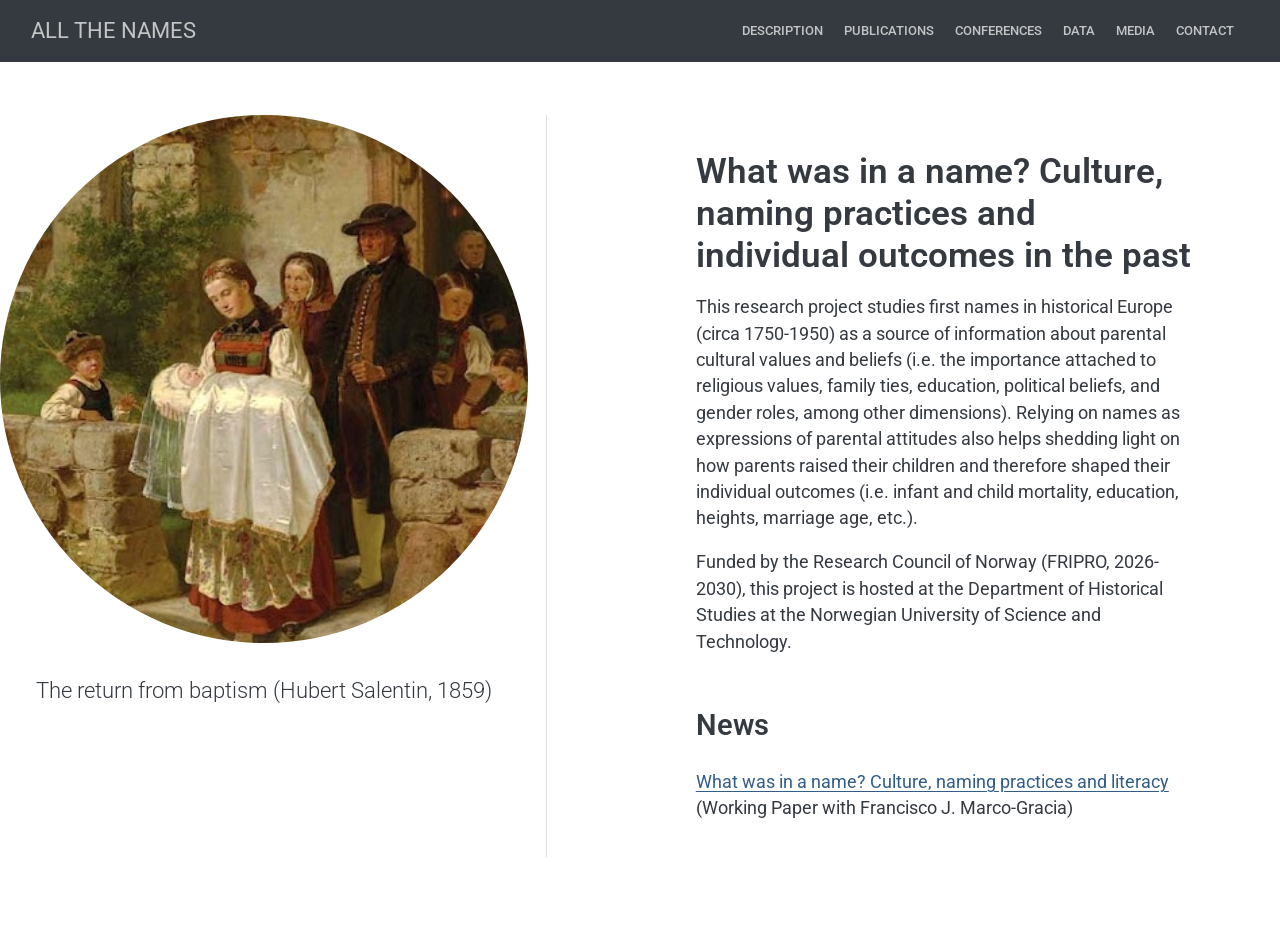
==== docs/index.html @ 56c9af47 "Uploading files" ====
<!DOCTYPE html>
<html xmlns="http://www.w3.org/1999/xhtml" lang="en" xml:lang="en"><head>

<meta charset="utf-8">
<meta name="generator" content="quarto-1.6.42">

<meta name="viewport" content="width=device-width, initial-scale=1.0, user-scalable=yes">


<title>ALL THE NAMES</title>
<style>
code{white-space: pre-wrap;}
span.smallcaps{font-variant: small-caps;}
div.columns{display: flex; gap: min(4vw, 1.5em);}
div.column{flex: auto; overflow-x: auto;}
div.hanging-indent{margin-left: 1.5em; text-indent: -1.5em;}
ul.task-list{list-style: none;}
ul.task-list li input[type="checkbox"] {
  width: 0.8em;
  margin: 0 0.8em 0.2em -1em; /* quarto-specific, see https://github.com/quarto-dev/quarto-cli/issues/4556 */ 
  vertical-align: middle;
}
</style>


<script src="site_libs/quarto-nav/quarto-nav.js"></script>
<script src="site_libs/clipboard/clipboard.min.js"></script>
<script src="site_libs/quarto-search/autocomplete.umd.js"></script>
<script src="site_libs/quarto-search/fuse.min.js"></script>
<script src="site_libs/quarto-search/quarto-search.js"></script>
<meta name="quarto:offset" content="./">
<link href="./img/favicon_dark.png" rel="icon" type="image/png">
<script src="site_libs/quarto-html/quarto.js"></script>
<script src="site_libs/quarto-html/popper.min.js"></script>
<script src="site_libs/quarto-html/tippy.umd.min.js"></script>
<link href="site_libs/quarto-html/tippy.css" rel="stylesheet">
<link href="site_libs/quarto-html/quarto-syntax-highlighting-2f5df379a58b258e96c21c0638c20c03.css" rel="stylesheet" id="quarto-text-highlighting-styles">
<script src="site_libs/bootstrap/bootstrap.min.js"></script>
<link href="site_libs/bootstrap/bootstrap-icons.css" rel="stylesheet">
<link href="site_libs/bootstrap/bootstrap-25a3ce5c3085c007f0389abc04b1baf5.min.css" rel="stylesheet" append-hash="true" id="quarto-bootstrap" data-mode="light">
<script id="quarto-search-options" type="application/json">{
  "location": "navbar",
  "copy-button": false,
  "collapse-after": 3,
  "panel-placement": "end",
  "type": "textbox",
  "limit": 50,
  "keyboard-shortcut": [
    "f",
    "/",
    "s"
  ],
  "language": {
    "search-no-results-text": "No results",
    "search-matching-documents-text": "matching documents",
    "search-copy-link-title": "Copy link to search",
    "search-hide-matches-text": "Hide additional matches",
    "search-more-match-text": "more match in this document",
    "search-more-matches-text": "more matches in this document",
    "search-clear-button-title": "Clear",
    "search-text-placeholder": "",
    "search-detached-cancel-button-title": "Cancel",
    "search-submit-button-title": "Submit",
    "search-label": "Search"
  }
}</script>


<link rel="stylesheet" href="styles.css">
</head>

<body class="nav-fixed fullcontent">

<div id="quarto-search-results"></div>
  <header id="quarto-header" class="headroom fixed-top">
    <nav class="navbar navbar-expand-lg " data-bs-theme="dark">
      <div class="navbar-container container-fluid">
      <div class="navbar-brand-container mx-auto">
    <a class="navbar-brand" href="./index.html">
    <span class="navbar-title">ALL THE NAMES</span>
    </a>
  </div>
            <div id="quarto-search" class="" title="Search"></div>
          <button class="navbar-toggler" type="button" data-bs-toggle="collapse" data-bs-target="#navbarCollapse" aria-controls="navbarCollapse" role="menu" aria-expanded="false" aria-label="Toggle navigation" onclick="if (window.quartoToggleHeadroom) { window.quartoToggleHeadroom(); }">
  <span class="navbar-toggler-icon"></span>
</button>
          <div class="collapse navbar-collapse" id="navbarCollapse">
            <ul class="navbar-nav navbar-nav-scroll ms-auto">
  <li class="nav-item">
    <a class="nav-link" href="./description.html"> 
<span class="menu-text">Description</span></a>
  </li>  
  <li class="nav-item">
    <a class="nav-link" href="./publications.html"> 
<span class="menu-text">Publications</span></a>
  </li>  
  <li class="nav-item">
    <a class="nav-link" href="./conferences.html"> 
<span class="menu-text">Conferences</span></a>
  </li>  
  <li class="nav-item">
    <a class="nav-link" href="./datasets.html"> 
<span class="menu-text">Data</span></a>
  </li>  
  <li class="nav-item">
    <a class="nav-link" href="./media.html"> 
<span class="menu-text">Media</span></a>
  </li>  
  <li class="nav-item">
    <a class="nav-link" href="./members.html"> 
<span class="menu-text">Contact</span></a>
  </li>  
</ul>
          </div> <!-- /navcollapse -->
            <div class="quarto-navbar-tools">
</div>
      </div> <!-- /container-fluid -->
    </nav>
</header>
<!-- content -->
<div id="quarto-content" class="quarto-container page-columns page-rows-contents page-layout-article page-navbar">
<!-- sidebar -->
<!-- margin-sidebar -->
    
<!-- main -->
<div class="quarto-about-trestles page-columns page-full">
  <div class="about-entity">
    <img src="img/baptism.png" class="about-image
  round " style="height: 30em; width: 30em;">
<header id="title-block-header" class="quarto-title-block default">
<div class="quarto-title">
<p class="subtitle lead">The return from baptism (Hubert Salentin, 1859)</p>
</div>
<div class="quarto-title-meta">
  </div>
</header>
  </div>
  <div class="about-contents page-columns page-full"><main class="content page-columns page-full" id="quarto-document-content">
<section id="what-was-in-a-name-culture-naming-practices-and-individual-outcomes-in-the-past" class="level1 page-columns page-full">
<h1>What was in a name? Culture, naming practices and individual outcomes in the past</h1>
<p>This research project studies first names in historical Europe (circa 1750-1950) as a source of information about parental cultural values and beliefs (i.e.&nbsp;the importance attached to religious values, family ties, education, political beliefs, and gender roles, among other dimensions). Relying on names as expressions of parental attitudes also helps shedding light on how parents raised their children and therefore shaped their individual outcomes (i.e.&nbsp;infant and child mortality, education, heights, marriage age, etc.).</p>
<p>Funded by the Research Council of Norway (FRIPRO, 2026-2030), this project is hosted at the Department of Historical Studies at the Norwegian University of Science and Technology.</p>
<div id="about-block">
<section id="news" class="level2">
<h2 data-anchor-id="news">News</h2>
</section>
</div>
<div class="column-body">
<p><a href="papers/names-education-2024.pdf" target="_blank">What was in a name? Culture, naming practices and literacy</a> (Working Paper with Francisco J. Marco-Gracia)</p>
</div>


</section>
</main></div>
</div>
 <!-- /main -->
<script id="quarto-html-after-body" type="application/javascript">
window.document.addEventListener("DOMContentLoaded", function (event) {
  const toggleBodyColorMode = (bsSheetEl) => {
    const mode = bsSheetEl.getAttribute("data-mode");
    const bodyEl = window.document.querySelector("body");
    if (mode === "dark") {
      bodyEl.classList.add("quarto-dark");
      bodyEl.classList.remove("quarto-light");
    } else {
      bodyEl.classList.add("quarto-light");
      bodyEl.classList.remove("quarto-dark");
    }
  }
  const toggleBodyColorPrimary = () => {
    const bsSheetEl = window.document.querySelector("link#quarto-bootstrap");
    if (bsSheetEl) {
      toggleBodyColorMode(bsSheetEl);
    }
  }
  toggleBodyColorPrimary();  
  const isCodeAnnotation = (el) => {
    for (const clz of el.classList) {
      if (clz.startsWith('code-annotation-')) {                     
        return true;
      }
    }
    return false;
  }
  const onCopySuccess = function(e) {
    // button target
    const button = e.trigger;
    // don't keep focus
    button.blur();
    // flash "checked"
    button.classList.add('code-copy-button-checked');
    var currentTitle = button.getAttribute("title");
    button.setAttribute("title", "Copied!");
    let tooltip;
    if (window.bootstrap) {
      button.setAttribute("data-bs-toggle", "tooltip");
      button.setAttribute("data-bs-placement", "left");
      button.setAttribute("data-bs-title", "Copied!");
      tooltip = new bootstrap.Tooltip(button, 
        { trigger: "manual", 
          customClass: "code-copy-button-tooltip",
          offset: [0, -8]});
      tooltip.show();    
    }
    setTimeout(function() {
      if (tooltip) {
        tooltip.hide();
        button.removeAttribute("data-bs-title");
        button.removeAttribute("data-bs-toggle");
        button.removeAttribute("data-bs-placement");
      }
      button.setAttribute("title", currentTitle);
      button.classList.remove('code-copy-button-checked');
    }, 1000);
    // clear code selection
    e.clearSelection();
  }
  const getTextToCopy = function(trigger) {
      const codeEl = trigger.previousElementSibling.cloneNode(true);
      for (const childEl of codeEl.children) {
        if (isCodeAnnotation(childEl)) {
          childEl.remove();
        }
      }
      return codeEl.innerText;
  }
  const clipboard = new window.ClipboardJS('.code-copy-button:not([data-in-quarto-modal])', {
    text: getTextToCopy
  });
  clipboard.on('success', onCopySuccess);
  if (window.document.getElementById('quarto-embedded-source-code-modal')) {
    const clipboardModal = new window.ClipboardJS('.code-copy-button[data-in-quarto-modal]', {
      text: getTextToCopy,
      container: window.document.getElementById('quarto-embedded-source-code-modal')
    });
    clipboardModal.on('success', onCopySuccess);
  }
    var localhostRegex = new RegExp(/^(?:http|https):\/\/localhost\:?[0-9]*\//);
    var mailtoRegex = new RegExp(/^mailto:/);
      var filterRegex = new RegExp('/' + window.location.host + '/');
    var isInternal = (href) => {
        return filterRegex.test(href) || localhostRegex.test(href) || mailtoRegex.test(href);
    }
    // Inspect non-navigation links and adorn them if external
 	var links = window.document.querySelectorAll('a[href]:not(.nav-link):not(.navbar-brand):not(.toc-action):not(.sidebar-link):not(.sidebar-item-toggle):not(.pagination-link):not(.no-external):not([aria-hidden]):not(.dropdown-item):not(.quarto-navigation-tool):not(.about-link)');
    for (var i=0; i<links.length; i++) {
      const link = links[i];
      if (!isInternal(link.href)) {
        // undo the damage that might have been done by quarto-nav.js in the case of
        // links that we want to consider external
        if (link.dataset.originalHref !== undefined) {
          link.href = link.dataset.originalHref;
        }
          // target, if specified
          link.setAttribute("target", "_blank");
          if (link.getAttribute("rel") === null) {
            link.setAttribute("rel", "noopener");
          }
      }
    }
  function tippyHover(el, contentFn, onTriggerFn, onUntriggerFn) {
    const config = {
      allowHTML: true,
      maxWidth: 500,
      delay: 100,
      arrow: false,
      appendTo: function(el) {
          return el.parentElement;
      },
      interactive: true,
      interactiveBorder: 10,
      theme: 'quarto',
      placement: 'bottom-start',
    };
    if (contentFn) {
      config.content = contentFn;
    }
    if (onTriggerFn) {
      config.onTrigger = onTriggerFn;
    }
    if (onUntriggerFn) {
      config.onUntrigger = onUntriggerFn;
    }
    window.tippy(el, config); 
  }
  const noterefs = window.document.querySelectorAll('a[role="doc-noteref"]');
  for (var i=0; i<noterefs.length; i++) {
    const ref = noterefs[i];
    tippyHover(ref, function() {
      // use id or data attribute instead here
      let href = ref.getAttribute('data-footnote-href') || ref.getAttribute('href');
      try { href = new URL(href).hash; } catch {}
      const id = href.replace(/^#\/?/, "");
      const note = window.document.getElementById(id);
      if (note) {
        return note.innerHTML;
      } else {
        return "";
      }
    });
  }
  const xrefs = window.document.querySelectorAll('a.quarto-xref');
  const processXRef = (id, note) => {
    // Strip column container classes
    const stripColumnClz = (el) => {
      el.classList.remove("page-full", "page-columns");
      if (el.children) {
        for (const child of el.children) {
          stripColumnClz(child);
        }
      }
    }
    stripColumnClz(note)
    if (id === null || id.startsWith('sec-')) {
      // Special case sections, only their first couple elements
      const container = document.createElement("div");
      if (note.children && note.children.length > 2) {
        container.appendChild(note.children[0].cloneNode(true));
        for (let i = 1; i < note.children.length; i++) {
          const child = note.children[i];
          if (child.tagName === "P" && child.innerText === "") {
            continue;
          } else {
            container.appendChild(child.cloneNode(true));
            break;
          }
        }
        if (window.Quarto?.typesetMath) {
          window.Quarto.typesetMath(container);
        }
        return container.innerHTML
      } else {
        if (window.Quarto?.typesetMath) {
          window.Quarto.typesetMath(note);
        }
        return note.innerHTML;
      }
    } else {
      // Remove any anchor links if they are present
      const anchorLink = note.querySelector('a.anchorjs-link');
      if (anchorLink) {
        anchorLink.remove();
      }
      if (window.Quarto?.typesetMath) {
        window.Quarto.typesetMath(note);
      }
      if (note.classList.contains("callout")) {
        return note.outerHTML;
      } else {
        return note.innerHTML;
      }
    }
  }
  for (var i=0; i<xrefs.length; i++) {
    const xref = xrefs[i];
    tippyHover(xref, undefined, function(instance) {
      instance.disable();
      let url = xref.getAttribute('href');
      let hash = undefined; 
      if (url.startsWith('#')) {
        hash = url;
      } else {
        try { hash = new URL(url).hash; } catch {}
      }
      if (hash) {
        const id = hash.replace(/^#\/?/, "");
        const note = window.document.getElementById(id);
        if (note !== null) {
          try {
            const html = processXRef(id, note.cloneNode(true));
            instance.setContent(html);
          } finally {
            instance.enable();
            instance.show();
          }
        } else {
          // See if we can fetch this
          fetch(url.split('#')[0])
          .then(res => res.text())
          .then(html => {
            const parser = new DOMParser();
            const htmlDoc = parser.parseFromString(html, "text/html");
            const note = htmlDoc.getElementById(id);
            if (note !== null) {
              const html = processXRef(id, note);
              instance.setContent(html);
            } 
          }).finally(() => {
            instance.enable();
            instance.show();
          });
        }
      } else {
        // See if we can fetch a full url (with no hash to target)
        // This is a special case and we should probably do some content thinning / targeting
        fetch(url)
        .then(res => res.text())
        .then(html => {
          const parser = new DOMParser();
          const htmlDoc = parser.parseFromString(html, "text/html");
          const note = htmlDoc.querySelector('main.content');
          if (note !== null) {
            // This should only happen for chapter cross references
            // (since there is no id in the URL)
            // remove the first header
            if (note.children.length > 0 && note.children[0].tagName === "HEADER") {
              note.children[0].remove();
            }
            const html = processXRef(null, note);
            instance.setContent(html);
          } 
        }).finally(() => {
          instance.enable();
          instance.show();
        });
      }
    }, function(instance) {
    });
  }
      let selectedAnnoteEl;
      const selectorForAnnotation = ( cell, annotation) => {
        let cellAttr = 'data-code-cell="' + cell + '"';
        let lineAttr = 'data-code-annotation="' +  annotation + '"';
        const selector = 'span[' + cellAttr + '][' + lineAttr + ']';
        return selector;
      }
      const selectCodeLines = (annoteEl) => {
        const doc = window.document;
        const targetCell = annoteEl.getAttribute("data-target-cell");
        const targetAnnotation = annoteEl.getAttribute("data-target-annotation");
        const annoteSpan = window.document.querySelector(selectorForAnnotation(targetCell, targetAnnotation));
        const lines = annoteSpan.getAttribute("data-code-lines").split(",");
        const lineIds = lines.map((line) => {
          return targetCell + "-" + line;
        })
        let top = null;
        let height = null;
        let parent = null;
        if (lineIds.length > 0) {
            //compute the position of the single el (top and bottom and make a div)
            const el = window.document.getElementById(lineIds[0]);
            top = el.offsetTop;
            height = el.offsetHeight;
            parent = el.parentElement.parentElement;
          if (lineIds.length > 1) {
            const lastEl = window.document.getElementById(lineIds[lineIds.length - 1]);
            const bottom = lastEl.offsetTop + lastEl.offsetHeight;
            height = bottom - top;
          }
          if (top !== null && height !== null && parent !== null) {
            // cook up a div (if necessary) and position it 
            let div = window.document.getElementById("code-annotation-line-highlight");
            if (div === null) {
              div = window.document.createElement("div");
              div.setAttribute("id", "code-annotation-line-highlight");
              div.style.position = 'absolute';
              parent.appendChild(div);
            }
            div.style.top = top - 2 + "px";
            div.style.height = height + 4 + "px";
            div.style.left = 0;
            let gutterDiv = window.document.getElementById("code-annotation-line-highlight-gutter");
            if (gutterDiv === null) {
              gutterDiv = window.document.createElement("div");
              gutterDiv.setAttribute("id", "code-annotation-line-highlight-gutter");
              gutterDiv.style.position = 'absolute';
              const codeCell = window.document.getElementById(targetCell);
              const gutter = codeCell.querySelector('.code-annotation-gutter');
              gutter.appendChild(gutterDiv);
            }
            gutterDiv.style.top = top - 2 + "px";
            gutterDiv.style.height = height + 4 + "px";
          }
          selectedAnnoteEl = annoteEl;
        }
      };
      const unselectCodeLines = () => {
        const elementsIds = ["code-annotation-line-highlight", "code-annotation-line-highlight-gutter"];
        elementsIds.forEach((elId) => {
          const div = window.document.getElementById(elId);
          if (div) {
            div.remove();
          }
        });
        selectedAnnoteEl = undefined;
      };
        // Handle positioning of the toggle
    window.addEventListener(
      "resize",
      throttle(() => {
        elRect = undefined;
        if (selectedAnnoteEl) {
          selectCodeLines(selectedAnnoteEl);
        }
      }, 10)
    );
    function throttle(fn, ms) {
    let throttle = false;
    let timer;
      return (...args) => {
        if(!throttle) { // first call gets through
            fn.apply(this, args);
            throttle = true;
        } else { // all the others get throttled
            if(timer) clearTimeout(timer); // cancel #2
            timer = setTimeout(() => {
              fn.apply(this, args);
              timer = throttle = false;
            }, ms);
        }
      };
    }
      // Attach click handler to the DT
      const annoteDls = window.document.querySelectorAll('dt[data-target-cell]');
      for (const annoteDlNode of annoteDls) {
        annoteDlNode.addEventListener('click', (event) => {
          const clickedEl = event.target;
          if (clickedEl !== selectedAnnoteEl) {
            unselectCodeLines();
            const activeEl = window.document.querySelector('dt[data-target-cell].code-annotation-active');
            if (activeEl) {
              activeEl.classList.remove('code-annotation-active');
            }
            selectCodeLines(clickedEl);
            clickedEl.classList.add('code-annotation-active');
          } else {
            // Unselect the line
            unselectCodeLines();
            clickedEl.classList.remove('code-annotation-active');
          }
        });
      }
  const findCites = (el) => {
    const parentEl = el.parentElement;
    if (parentEl) {
      const cites = parentEl.dataset.cites;
      if (cites) {
        return {
          el,
          cites: cites.split(' ')
        };
      } else {
        return findCites(el.parentElement)
      }
    } else {
      return undefined;
    }
  };
  var bibliorefs = window.document.querySelectorAll('a[role="doc-biblioref"]');
  for (var i=0; i<bibliorefs.length; i++) {
    const ref = bibliorefs[i];
    const citeInfo = findCites(ref);
    if (citeInfo) {
      tippyHover(citeInfo.el, function() {
        var popup = window.document.createElement('div');
        citeInfo.cites.forEach(function(cite) {
          var citeDiv = window.document.createElement('div');
          citeDiv.classList.add('hanging-indent');
          citeDiv.classList.add('csl-entry');
          var biblioDiv = window.document.getElementById('ref-' + cite);
          if (biblioDiv) {
            citeDiv.innerHTML = biblioDiv.innerHTML;
          }
          popup.appendChild(citeDiv);
        });
        return popup.innerHTML;
      });
    }
  }
});
</script>
</div> <!-- /content -->




</body></html>
---- docs/site_libs/quarto-html/tippy.css ----
.tippy-box[data-animation=fade][data-state=hidden]{opacity:0}[data-tippy-root]{max-width:calc(100vw - 10px)}.tippy-box{position:relative;background-color:#333;color:#fff;border-radius:4px;font-size:14px;line-height:1.4;white-space:normal;outline:0;transition-property:transform,visibility,opacity}.tippy-box[data-placement^=top]>.tippy-arrow{bottom:0}.tippy-box[data-placement^=top]>.tippy-arrow:before{bottom:-7px;left:0;border-width:8px 8px 0;border-top-color:initial;transform-origin:center top}.tippy-box[data-placement^=bottom]>.tippy-arrow{top:0}.tippy-box[data-placement^=bottom]>.tippy-arrow:before{top:-7px;left:0;border-width:0 8px 8px;border-bottom-color:initial;transform-origin:center bottom}.tippy-box[data-placement^=left]>.tippy-arrow{right:0}.tippy-box[data-placement^=left]>.tippy-arrow:before{border-width:8px 0 8px 8px;border-left-color:initial;right:-7px;transform-origin:center left}.tippy-box[data-placement^=right]>.tippy-arrow{left:0}.tippy-box[data-placement^=right]>.tippy-arrow:before{left:-7px;border-width:8px 8px 8px 0;border-right-color:initial;transform-origin:center right}.tippy-box[data-inertia][data-state=visible]{transition-timing-function:cubic-bezier(.54,1.5,.38,1.11)}.tippy-arrow{width:16px;height:16px;color:#333}.tippy-arrow:before{content:"";position:absolute;border-color:transparent;border-style:solid}.tippy-content{position:relative;padding:5px 9px;z-index:1}
---- docs/site_libs/quarto-html/quarto-syntax-highlighting-2f5df379a58b258e96c21c0638c20c03.css ----
/* quarto syntax highlight colors */
:root {
  --quarto-hl-ot-color: #003B4F;
  --quarto-hl-at-color: #657422;
  --quarto-hl-ss-color: #20794D;
  --quarto-hl-an-color: #5E5E5E;
  --quarto-hl-fu-color: #4758AB;
  --quarto-hl-st-color: #20794D;
  --quarto-hl-cf-color: #003B4F;
  --quarto-hl-op-color: #5E5E5E;
  --quarto-hl-er-color: #AD0000;
  --quarto-hl-bn-color: #AD0000;
  --quarto-hl-al-color: #AD0000;
  --quarto-hl-va-color: #111111;
  --quarto-hl-bu-color: inherit;
  --quarto-hl-ex-color: inherit;
  --quarto-hl-pp-color: #AD0000;
  --quarto-hl-in-color: #5E5E5E;
  --quarto-hl-vs-color: #20794D;
  --quarto-hl-wa-color: #5E5E5E;
  --quarto-hl-do-color: #5E5E5E;
  --quarto-hl-im-color: #00769E;
  --quarto-hl-ch-color: #20794D;
  --quarto-hl-dt-color: #AD0000;
  --quarto-hl-fl-color: #AD0000;
  --quarto-hl-co-color: #5E5E5E;
  --quarto-hl-cv-color: #5E5E5E;
  --quarto-hl-cn-color: #8f5902;
  --quarto-hl-sc-color: #5E5E5E;
  --quarto-hl-dv-color: #AD0000;
  --quarto-hl-kw-color: #003B4F;
}

/* other quarto variables */
:root {
  --quarto-font-monospace: SFMono-Regular, Menlo, Monaco, Consolas, "Liberation Mono", "Courier New", monospace;
}

pre > code.sourceCode > span {
  color: #003B4F;
}

code span {
  color: #003B4F;
}

code.sourceCode > span {
  color: #003B4F;
}

div.sourceCode,
div.sourceCode pre.sourceCode {
  color: #003B4F;
}

code span.ot {
  color: #003B4F;
  font-style: inherit;
}

code span.at {
  color: #657422;
  font-style: inherit;
}

code span.ss {
  color: #20794D;
  font-style: inherit;
}

code span.an {
  color: #5E5E5E;
  font-style: inherit;
}

code span.fu {
  color: #4758AB;
  font-style: inherit;
}

code span.st {
  color: #20794D;
  font-style: inherit;
}

code span.cf {
  color: #003B4F;
  font-weight: bold;
  font-style: inherit;
}

code span.op {
  color: #5E5E5E;
  font-style: inherit;
}

code span.er {
  color: #AD0000;
  font-style: inherit;
}

code span.bn {
  color: #AD0000;
  font-style: inherit;
}

code span.al {
  color: #AD0000;
  font-style: inherit;
}

code span.va {
  color: #111111;
  font-style: inherit;
}

code span.bu {
  font-style: inherit;
}

code span.ex {
  font-style: inherit;
}

code span.pp {
  color: #AD0000;
  font-style: inherit;
}

code span.in {
  color: #5E5E5E;
  font-style: inherit;
}

code span.vs {
  color: #20794D;
  font-style: inherit;
}

code span.wa {
  color: #5E5E5E;
  font-style: italic;
}

code span.do {
  color: #5E5E5E;
  font-style: italic;
}

code span.im {
  color: #00769E;
  font-style: inherit;
}

code span.ch {
  color: #20794D;
  font-style: inherit;
}

code span.dt {
  color: #AD0000;
  font-style: inherit;
}

code span.fl {
  color: #AD0000;
  font-style: inherit;
}

code span.co {
  color: #5E5E5E;
  font-style: inherit;
}

code span.cv {
  color: #5E5E5E;
  font-style: italic;
}

code span.cn {
  color: #8f5902;
  font-style: inherit;
}

code span.sc {
  color: #5E5E5E;
  font-style: inherit;
}

code span.dv {
  color: #AD0000;
  font-style: inherit;
}

code span.kw {
  color: #003B4F;
  font-weight: bold;
  font-style: inherit;
}

.prevent-inlining {
  content: "</";
}

/*# sourceMappingURL=35eb38a806ee71ea6d2563be2308c832.css.map */
---- docs/styles.css ----
/*Title of the about page (below the picture)*/
.about-title {
  font-size: 0.4rem !important;
  font-weight: 500;
  text-align: center;
  color: #444;
}


/* Reduce width of left panel (sidebar) */
.quarto-about-trestles .about-entity {
  flex: 0 0 20%;  /* Left panel = 20% */
}

/* Increase width of right content */
.quarto-about-trestles .about-contents {
  flex: 0 0 80%;  /* Right panel = 80% */
}
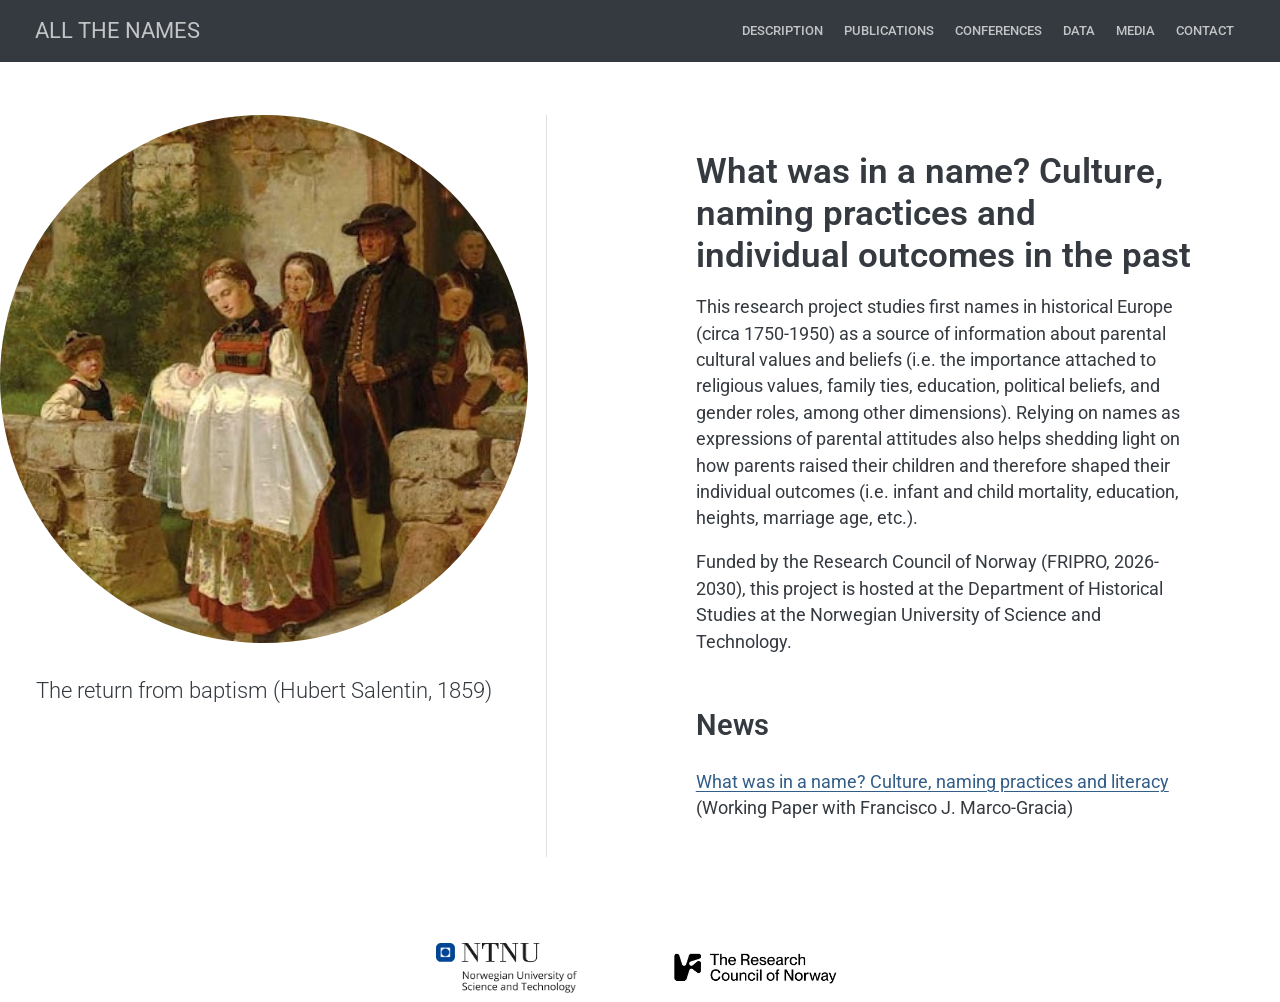
==== commit 100cb213: "adding logos" ====
--- a/docs/index.html
+++ b/docs/index.html
@@ -2,7 +2,7 @@
 <html xmlns="http://www.w3.org/1999/xhtml" lang="en" xml:lang="en"><head>
 
 <meta charset="utf-8">
-<meta name="generator" content="quarto-1.6.42">
+<meta name="generator" content="quarto-1.8.25">
 
 <meta name="viewport" content="width=device-width, initial-scale=1.0, user-scalable=yes">
 
@@ -30,14 +30,16 @@
 <script src="site_libs/quarto-search/quarto-search.js"></script>
 <meta name="quarto:offset" content="./">
 <link href="./img/favicon_dark.png" rel="icon" type="image/png">
-<script src="site_libs/quarto-html/quarto.js"></script>
+<script src="site_libs/quarto-html/quarto.js" type="module"></script>
+<script src="site_libs/quarto-html/tabsets/tabsets.js" type="module"></script>
+<script src="site_libs/quarto-html/axe/axe-check.js" type="module"></script>
 <script src="site_libs/quarto-html/popper.min.js"></script>
 <script src="site_libs/quarto-html/tippy.umd.min.js"></script>
 <link href="site_libs/quarto-html/tippy.css" rel="stylesheet">
-<link href="site_libs/quarto-html/quarto-syntax-highlighting-2f5df379a58b258e96c21c0638c20c03.css" rel="stylesheet" id="quarto-text-highlighting-styles">
+<link href="site_libs/quarto-html/quarto-syntax-highlighting-7b89279ff1a6dce999919e0e67d4d9ec.css" rel="stylesheet" id="quarto-text-highlighting-styles">
 <script src="site_libs/bootstrap/bootstrap.min.js"></script>
 <link href="site_libs/bootstrap/bootstrap-icons.css" rel="stylesheet">
-<link href="site_libs/bootstrap/bootstrap-25a3ce5c3085c007f0389abc04b1baf5.min.css" rel="stylesheet" append-hash="true" id="quarto-bootstrap" data-mode="light">
+<link href="site_libs/bootstrap/bootstrap-bd9cffead55768ed5f82d4c067a8cb70.min.css" rel="stylesheet" append-hash="true" id="quarto-bootstrap" data-mode="light">
 <script id="quarto-search-options" type="application/json">{
   "location": "navbar",
   "copy-button": false,
@@ -69,13 +71,15 @@
 <link rel="stylesheet" href="styles.css">
 </head>
 
-<body class="nav-fixed fullcontent">
+<body class="nav-fixed fullcontent quarto-light">
 
 <div id="quarto-search-results"></div>
   <header id="quarto-header" class="headroom fixed-top">
     <nav class="navbar navbar-expand-lg " data-bs-theme="dark">
       <div class="navbar-container container-fluid">
       <div class="navbar-brand-container mx-auto">
+    <a href="./index.html" class="navbar-brand navbar-brand-logo">
+    </a>
     <a class="navbar-brand" href="./index.html">
     <span class="navbar-title">ALL THE NAMES</span>
     </a>
@@ -155,234 +159,241 @@
 </div>
  <!-- /main -->
 <script id="quarto-html-after-body" type="application/javascript">
-window.document.addEventListener("DOMContentLoaded", function (event) {
-  const toggleBodyColorMode = (bsSheetEl) => {
-    const mode = bsSheetEl.getAttribute("data-mode");
-    const bodyEl = window.document.querySelector("body");
-    if (mode === "dark") {
-      bodyEl.classList.add("quarto-dark");
-      bodyEl.classList.remove("quarto-light");
-    } else {
-      bodyEl.classList.add("quarto-light");
-      bodyEl.classList.remove("quarto-dark");
-    }
-  }
-  const toggleBodyColorPrimary = () => {
-    const bsSheetEl = window.document.querySelector("link#quarto-bootstrap");
-    if (bsSheetEl) {
-      toggleBodyColorMode(bsSheetEl);
-    }
-  }
-  toggleBodyColorPrimary();  
-  const isCodeAnnotation = (el) => {
-    for (const clz of el.classList) {
-      if (clz.startsWith('code-annotation-')) {                     
-        return true;
-      }
-    }
-    return false;
-  }
-  const onCopySuccess = function(e) {
-    // button target
-    const button = e.trigger;
-    // don't keep focus
-    button.blur();
-    // flash "checked"
-    button.classList.add('code-copy-button-checked');
-    var currentTitle = button.getAttribute("title");
-    button.setAttribute("title", "Copied!");
-    let tooltip;
-    if (window.bootstrap) {
-      button.setAttribute("data-bs-toggle", "tooltip");
-      button.setAttribute("data-bs-placement", "left");
-      button.setAttribute("data-bs-title", "Copied!");
-      tooltip = new bootstrap.Tooltip(button, 
-        { trigger: "manual", 
-          customClass: "code-copy-button-tooltip",
-          offset: [0, -8]});
-      tooltip.show();    
-    }
-    setTimeout(function() {
-      if (tooltip) {
-        tooltip.hide();
-        button.removeAttribute("data-bs-title");
-        button.removeAttribute("data-bs-toggle");
-        button.removeAttribute("data-bs-placement");
-      }
-      button.setAttribute("title", currentTitle);
-      button.classList.remove('code-copy-button-checked');
-    }, 1000);
-    // clear code selection
-    e.clearSelection();
-  }
-  const getTextToCopy = function(trigger) {
-      const codeEl = trigger.previousElementSibling.cloneNode(true);
+  window.document.addEventListener("DOMContentLoaded", function (event) {
+    const isCodeAnnotation = (el) => {
+      for (const clz of el.classList) {
+        if (clz.startsWith('code-annotation-')) {                     
+          return true;
+        }
+      }
+      return false;
+    }
+    const onCopySuccess = function(e) {
+      // button target
+      const button = e.trigger;
+      // don't keep focus
+      button.blur();
+      // flash "checked"
+      button.classList.add('code-copy-button-checked');
+      var currentTitle = button.getAttribute("title");
+      button.setAttribute("title", "Copied!");
+      let tooltip;
+      if (window.bootstrap) {
+        button.setAttribute("data-bs-toggle", "tooltip");
+        button.setAttribute("data-bs-placement", "left");
+        button.setAttribute("data-bs-title", "Copied!");
+        tooltip = new bootstrap.Tooltip(button, 
+          { trigger: "manual", 
+            customClass: "code-copy-button-tooltip",
+            offset: [0, -8]});
+        tooltip.show();    
+      }
+      setTimeout(function() {
+        if (tooltip) {
+          tooltip.hide();
+          button.removeAttribute("data-bs-title");
+          button.removeAttribute("data-bs-toggle");
+          button.removeAttribute("data-bs-placement");
+        }
+        button.setAttribute("title", currentTitle);
+        button.classList.remove('code-copy-button-checked');
+      }, 1000);
+      // clear code selection
+      e.clearSelection();
+    }
+    const getTextToCopy = function(trigger) {
+      const outerScaffold = trigger.parentElement.cloneNode(true);
+      const codeEl = outerScaffold.querySelector('code');
       for (const childEl of codeEl.children) {
         if (isCodeAnnotation(childEl)) {
           childEl.remove();
         }
       }
       return codeEl.innerText;
-  }
-  const clipboard = new window.ClipboardJS('.code-copy-button:not([data-in-quarto-modal])', {
-    text: getTextToCopy
-  });
-  clipboard.on('success', onCopySuccess);
-  if (window.document.getElementById('quarto-embedded-source-code-modal')) {
-    const clipboardModal = new window.ClipboardJS('.code-copy-button[data-in-quarto-modal]', {
-      text: getTextToCopy,
-      container: window.document.getElementById('quarto-embedded-source-code-modal')
+    }
+    const clipboard = new window.ClipboardJS('.code-copy-button:not([data-in-quarto-modal])', {
+      text: getTextToCopy
     });
-    clipboardModal.on('success', onCopySuccess);
-  }
-    var localhostRegex = new RegExp(/^(?:http|https):\/\/localhost\:?[0-9]*\//);
-    var mailtoRegex = new RegExp(/^mailto:/);
-      var filterRegex = new RegExp('/' + window.location.host + '/');
-    var isInternal = (href) => {
-        return filterRegex.test(href) || localhostRegex.test(href) || mailtoRegex.test(href);
-    }
-    // Inspect non-navigation links and adorn them if external
- 	var links = window.document.querySelectorAll('a[href]:not(.nav-link):not(.navbar-brand):not(.toc-action):not(.sidebar-link):not(.sidebar-item-toggle):not(.pagination-link):not(.no-external):not([aria-hidden]):not(.dropdown-item):not(.quarto-navigation-tool):not(.about-link)');
-    for (var i=0; i<links.length; i++) {
-      const link = links[i];
-      if (!isInternal(link.href)) {
-        // undo the damage that might have been done by quarto-nav.js in the case of
-        // links that we want to consider external
-        if (link.dataset.originalHref !== undefined) {
-          link.href = link.dataset.originalHref;
-        }
-          // target, if specified
-          link.setAttribute("target", "_blank");
-          if (link.getAttribute("rel") === null) {
-            link.setAttribute("rel", "noopener");
-          }
-      }
-    }
-  function tippyHover(el, contentFn, onTriggerFn, onUntriggerFn) {
-    const config = {
-      allowHTML: true,
-      maxWidth: 500,
-      delay: 100,
-      arrow: false,
-      appendTo: function(el) {
-          return el.parentElement;
-      },
-      interactive: true,
-      interactiveBorder: 10,
-      theme: 'quarto',
-      placement: 'bottom-start',
-    };
-    if (contentFn) {
-      config.content = contentFn;
-    }
-    if (onTriggerFn) {
-      config.onTrigger = onTriggerFn;
-    }
-    if (onUntriggerFn) {
-      config.onUntrigger = onUntriggerFn;
-    }
-    window.tippy(el, config); 
-  }
-  const noterefs = window.document.querySelectorAll('a[role="doc-noteref"]');
-  for (var i=0; i<noterefs.length; i++) {
-    const ref = noterefs[i];
-    tippyHover(ref, function() {
-      // use id or data attribute instead here
-      let href = ref.getAttribute('data-footnote-href') || ref.getAttribute('href');
-      try { href = new URL(href).hash; } catch {}
-      const id = href.replace(/^#\/?/, "");
-      const note = window.document.getElementById(id);
-      if (note) {
-        return note.innerHTML;
+    clipboard.on('success', onCopySuccess);
+    if (window.document.getElementById('quarto-embedded-source-code-modal')) {
+      const clipboardModal = new window.ClipboardJS('.code-copy-button[data-in-quarto-modal]', {
+        text: getTextToCopy,
+        container: window.document.getElementById('quarto-embedded-source-code-modal')
+      });
+      clipboardModal.on('success', onCopySuccess);
+    }
+      var localhostRegex = new RegExp(/^(?:http|https):\/\/localhost\:?[0-9]*\//);
+      var mailtoRegex = new RegExp(/^mailto:/);
+        var filterRegex = new RegExp('/' + window.location.host + '/');
+      var isInternal = (href) => {
+          return filterRegex.test(href) || localhostRegex.test(href) || mailtoRegex.test(href);
+      }
+      // Inspect non-navigation links and adorn them if external
+     var links = window.document.querySelectorAll('a[href]:not(.nav-link):not(.navbar-brand):not(.toc-action):not(.sidebar-link):not(.sidebar-item-toggle):not(.pagination-link):not(.no-external):not([aria-hidden]):not(.dropdown-item):not(.quarto-navigation-tool):not(.about-link)');
+      for (var i=0; i<links.length; i++) {
+        const link = links[i];
+        if (!isInternal(link.href)) {
+          // undo the damage that might have been done by quarto-nav.js in the case of
+          // links that we want to consider external
+          if (link.dataset.originalHref !== undefined) {
+            link.href = link.dataset.originalHref;
+          }
+            // target, if specified
+            link.setAttribute("target", "_blank");
+            if (link.getAttribute("rel") === null) {
+              link.setAttribute("rel", "noopener");
+            }
+        }
+      }
+    function tippyHover(el, contentFn, onTriggerFn, onUntriggerFn) {
+      const config = {
+        allowHTML: true,
+        maxWidth: 500,
+        delay: 100,
+        arrow: false,
+        appendTo: function(el) {
+            return el.parentElement;
+        },
+        interactive: true,
+        interactiveBorder: 10,
+        theme: 'quarto',
+        placement: 'bottom-start',
+      };
+      if (contentFn) {
+        config.content = contentFn;
+      }
+      if (onTriggerFn) {
+        config.onTrigger = onTriggerFn;
+      }
+      if (onUntriggerFn) {
+        config.onUntrigger = onUntriggerFn;
+      }
+      window.tippy(el, config); 
+    }
+    const noterefs = window.document.querySelectorAll('a[role="doc-noteref"]');
+    for (var i=0; i<noterefs.length; i++) {
+      const ref = noterefs[i];
+      tippyHover(ref, function() {
+        // use id or data attribute instead here
+        let href = ref.getAttribute('data-footnote-href') || ref.getAttribute('href');
+        try { href = new URL(href).hash; } catch {}
+        const id = href.replace(/^#\/?/, "");
+        const note = window.document.getElementById(id);
+        if (note) {
+          return note.innerHTML;
+        } else {
+          return "";
+        }
+      });
+    }
+    const xrefs = window.document.querySelectorAll('a.quarto-xref');
+    const processXRef = (id, note) => {
+      // Strip column container classes
+      const stripColumnClz = (el) => {
+        el.classList.remove("page-full", "page-columns");
+        if (el.children) {
+          for (const child of el.children) {
+            stripColumnClz(child);
+          }
+        }
+      }
+      stripColumnClz(note)
+      if (id === null || id.startsWith('sec-')) {
+        // Special case sections, only their first couple elements
+        const container = document.createElement("div");
+        if (note.children && note.children.length > 2) {
+          container.appendChild(note.children[0].cloneNode(true));
+          for (let i = 1; i < note.children.length; i++) {
+            const child = note.children[i];
+            if (child.tagName === "P" && child.innerText === "") {
+              continue;
+            } else {
+              container.appendChild(child.cloneNode(true));
+              break;
+            }
+          }
+          if (window.Quarto?.typesetMath) {
+            window.Quarto.typesetMath(container);
+          }
+          return container.innerHTML
+        } else {
+          if (window.Quarto?.typesetMath) {
+            window.Quarto.typesetMath(note);
+          }
+          return note.innerHTML;
+        }
       } else {
-        return "";
-      }
-    });
-  }
-  const xrefs = window.document.querySelectorAll('a.quarto-xref');
-  const processXRef = (id, note) => {
-    // Strip column container classes
-    const stripColumnClz = (el) => {
-      el.classList.remove("page-full", "page-columns");
-      if (el.children) {
-        for (const child of el.children) {
-          stripColumnClz(child);
-        }
-      }
-    }
-    stripColumnClz(note)
-    if (id === null || id.startsWith('sec-')) {
-      // Special case sections, only their first couple elements
-      const container = document.createElement("div");
-      if (note.children && note.children.length > 2) {
-        container.appendChild(note.children[0].cloneNode(true));
-        for (let i = 1; i < note.children.length; i++) {
-          const child = note.children[i];
-          if (child.tagName === "P" && child.innerText === "") {
-            continue;
-          } else {
-            container.appendChild(child.cloneNode(true));
-            break;
-          }
-        }
-        if (window.Quarto?.typesetMath) {
-          window.Quarto.typesetMath(container);
-        }
-        return container.innerHTML
-      } else {
+        // Remove any anchor links if they are present
+        const anchorLink = note.querySelector('a.anchorjs-link');
+        if (anchorLink) {
+          anchorLink.remove();
+        }
         if (window.Quarto?.typesetMath) {
           window.Quarto.typesetMath(note);
         }
-        return note.innerHTML;
-      }
-    } else {
-      // Remove any anchor links if they are present
-      const anchorLink = note.querySelector('a.anchorjs-link');
-      if (anchorLink) {
-        anchorLink.remove();
-      }
-      if (window.Quarto?.typesetMath) {
-        window.Quarto.typesetMath(note);
-      }
-      if (note.classList.contains("callout")) {
-        return note.outerHTML;
-      } else {
-        return note.innerHTML;
-      }
-    }
-  }
-  for (var i=0; i<xrefs.length; i++) {
-    const xref = xrefs[i];
-    tippyHover(xref, undefined, function(instance) {
-      instance.disable();
-      let url = xref.getAttribute('href');
-      let hash = undefined; 
-      if (url.startsWith('#')) {
-        hash = url;
-      } else {
-        try { hash = new URL(url).hash; } catch {}
-      }
-      if (hash) {
-        const id = hash.replace(/^#\/?/, "");
-        const note = window.document.getElementById(id);
-        if (note !== null) {
-          try {
-            const html = processXRef(id, note.cloneNode(true));
-            instance.setContent(html);
-          } finally {
-            instance.enable();
-            instance.show();
-          }
+        if (note.classList.contains("callout")) {
+          return note.outerHTML;
         } else {
-          // See if we can fetch this
-          fetch(url.split('#')[0])
+          return note.innerHTML;
+        }
+      }
+    }
+    for (var i=0; i<xrefs.length; i++) {
+      const xref = xrefs[i];
+      tippyHover(xref, undefined, function(instance) {
+        instance.disable();
+        let url = xref.getAttribute('href');
+        let hash = undefined; 
+        if (url.startsWith('#')) {
+          hash = url;
+        } else {
+          try { hash = new URL(url).hash; } catch {}
+        }
+        if (hash) {
+          const id = hash.replace(/^#\/?/, "");
+          const note = window.document.getElementById(id);
+          if (note !== null) {
+            try {
+              const html = processXRef(id, note.cloneNode(true));
+              instance.setContent(html);
+            } finally {
+              instance.enable();
+              instance.show();
+            }
+          } else {
+            // See if we can fetch this
+            fetch(url.split('#')[0])
+            .then(res => res.text())
+            .then(html => {
+              const parser = new DOMParser();
+              const htmlDoc = parser.parseFromString(html, "text/html");
+              const note = htmlDoc.getElementById(id);
+              if (note !== null) {
+                const html = processXRef(id, note);
+                instance.setContent(html);
+              } 
+            }).finally(() => {
+              instance.enable();
+              instance.show();
+            });
+          }
+        } else {
+          // See if we can fetch a full url (with no hash to target)
+          // This is a special case and we should probably do some content thinning / targeting
+          fetch(url)
           .then(res => res.text())
           .then(html => {
             const parser = new DOMParser();
             const htmlDoc = parser.parseFromString(html, "text/html");
-            const note = htmlDoc.getElementById(id);
+            const note = htmlDoc.querySelector('main.content');
             if (note !== null) {
-              const html = processXRef(id, note);
+              // This should only happen for chapter cross references
+              // (since there is no id in the URL)
+              // remove the first header
+              if (note.children.length > 0 && note.children[0].tagName === "HEADER") {
+                note.children[0].remove();
+              }
+              const html = processXRef(null, note);
               instance.setContent(html);
             } 
           }).finally(() => {
@@ -390,186 +401,177 @@
             instance.show();
           });
         }
+      }, function(instance) {
+      });
+    }
+        let selectedAnnoteEl;
+        const selectorForAnnotation = ( cell, annotation) => {
+          let cellAttr = 'data-code-cell="' + cell + '"';
+          let lineAttr = 'data-code-annotation="' +  annotation + '"';
+          const selector = 'span[' + cellAttr + '][' + lineAttr + ']';
+          return selector;
+        }
+        const selectCodeLines = (annoteEl) => {
+          const doc = window.document;
+          const targetCell = annoteEl.getAttribute("data-target-cell");
+          const targetAnnotation = annoteEl.getAttribute("data-target-annotation");
+          const annoteSpan = window.document.querySelector(selectorForAnnotation(targetCell, targetAnnotation));
+          const lines = annoteSpan.getAttribute("data-code-lines").split(",");
+          const lineIds = lines.map((line) => {
+            return targetCell + "-" + line;
+          })
+          let top = null;
+          let height = null;
+          let parent = null;
+          if (lineIds.length > 0) {
+              //compute the position of the single el (top and bottom and make a div)
+              const el = window.document.getElementById(lineIds[0]);
+              top = el.offsetTop;
+              height = el.offsetHeight;
+              parent = el.parentElement.parentElement;
+            if (lineIds.length > 1) {
+              const lastEl = window.document.getElementById(lineIds[lineIds.length - 1]);
+              const bottom = lastEl.offsetTop + lastEl.offsetHeight;
+              height = bottom - top;
+            }
+            if (top !== null && height !== null && parent !== null) {
+              // cook up a div (if necessary) and position it 
+              let div = window.document.getElementById("code-annotation-line-highlight");
+              if (div === null) {
+                div = window.document.createElement("div");
+                div.setAttribute("id", "code-annotation-line-highlight");
+                div.style.position = 'absolute';
+                parent.appendChild(div);
+              }
+              div.style.top = top - 2 + "px";
+              div.style.height = height + 4 + "px";
+              div.style.left = 0;
+              let gutterDiv = window.document.getElementById("code-annotation-line-highlight-gutter");
+              if (gutterDiv === null) {
+                gutterDiv = window.document.createElement("div");
+                gutterDiv.setAttribute("id", "code-annotation-line-highlight-gutter");
+                gutterDiv.style.position = 'absolute';
+                const codeCell = window.document.getElementById(targetCell);
+                const gutter = codeCell.querySelector('.code-annotation-gutter');
+                gutter.appendChild(gutterDiv);
+              }
+              gutterDiv.style.top = top - 2 + "px";
+              gutterDiv.style.height = height + 4 + "px";
+            }
+            selectedAnnoteEl = annoteEl;
+          }
+        };
+        const unselectCodeLines = () => {
+          const elementsIds = ["code-annotation-line-highlight", "code-annotation-line-highlight-gutter"];
+          elementsIds.forEach((elId) => {
+            const div = window.document.getElementById(elId);
+            if (div) {
+              div.remove();
+            }
+          });
+          selectedAnnoteEl = undefined;
+        };
+          // Handle positioning of the toggle
+      window.addEventListener(
+        "resize",
+        throttle(() => {
+          elRect = undefined;
+          if (selectedAnnoteEl) {
+            selectCodeLines(selectedAnnoteEl);
+          }
+        }, 10)
+      );
+      function throttle(fn, ms) {
+      let throttle = false;
+      let timer;
+        return (...args) => {
+          if(!throttle) { // first call gets through
+              fn.apply(this, args);
+              throttle = true;
+          } else { // all the others get throttled
+              if(timer) clearTimeout(timer); // cancel #2
+              timer = setTimeout(() => {
+                fn.apply(this, args);
+                timer = throttle = false;
+              }, ms);
+          }
+        };
+      }
+        // Attach click handler to the DT
+        const annoteDls = window.document.querySelectorAll('dt[data-target-cell]');
+        for (const annoteDlNode of annoteDls) {
+          annoteDlNode.addEventListener('click', (event) => {
+            const clickedEl = event.target;
+            if (clickedEl !== selectedAnnoteEl) {
+              unselectCodeLines();
+              const activeEl = window.document.querySelector('dt[data-target-cell].code-annotation-active');
+              if (activeEl) {
+                activeEl.classList.remove('code-annotation-active');
+              }
+              selectCodeLines(clickedEl);
+              clickedEl.classList.add('code-annotation-active');
+            } else {
+              // Unselect the line
+              unselectCodeLines();
+              clickedEl.classList.remove('code-annotation-active');
+            }
+          });
+        }
+    const findCites = (el) => {
+      const parentEl = el.parentElement;
+      if (parentEl) {
+        const cites = parentEl.dataset.cites;
+        if (cites) {
+          return {
+            el,
+            cites: cites.split(' ')
+          };
+        } else {
+          return findCites(el.parentElement)
+        }
       } else {
-        // See if we can fetch a full url (with no hash to target)
-        // This is a special case and we should probably do some content thinning / targeting
-        fetch(url)
-        .then(res => res.text())
-        .then(html => {
-          const parser = new DOMParser();
-          const htmlDoc = parser.parseFromString(html, "text/html");
-          const note = htmlDoc.querySelector('main.content');
-          if (note !== null) {
-            // This should only happen for chapter cross references
-            // (since there is no id in the URL)
-            // remove the first header
-            if (note.children.length > 0 && note.children[0].tagName === "HEADER") {
-              note.children[0].remove();
-            }
-            const html = processXRef(null, note);
-            instance.setContent(html);
-          } 
-        }).finally(() => {
-          instance.enable();
-          instance.show();
+        return undefined;
+      }
+    };
+    var bibliorefs = window.document.querySelectorAll('a[role="doc-biblioref"]');
+    for (var i=0; i<bibliorefs.length; i++) {
+      const ref = bibliorefs[i];
+      const citeInfo = findCites(ref);
+      if (citeInfo) {
+        tippyHover(citeInfo.el, function() {
+          var popup = window.document.createElement('div');
+          citeInfo.cites.forEach(function(cite) {
+            var citeDiv = window.document.createElement('div');
+            citeDiv.classList.add('hanging-indent');
+            citeDiv.classList.add('csl-entry');
+            var biblioDiv = window.document.getElementById('ref-' + cite);
+            if (biblioDiv) {
+              citeDiv.innerHTML = biblioDiv.innerHTML;
+            }
+            popup.appendChild(citeDiv);
+          });
+          return popup.innerHTML;
         });
       }
-    }, function(instance) {
-    });
-  }
-      let selectedAnnoteEl;
-      const selectorForAnnotation = ( cell, annotation) => {
-        let cellAttr = 'data-code-cell="' + cell + '"';
-        let lineAttr = 'data-code-annotation="' +  annotation + '"';
-        const selector = 'span[' + cellAttr + '][' + lineAttr + ']';
-        return selector;
-      }
-      const selectCodeLines = (annoteEl) => {
-        const doc = window.document;
-        const targetCell = annoteEl.getAttribute("data-target-cell");
-        const targetAnnotation = annoteEl.getAttribute("data-target-annotation");
-        const annoteSpan = window.document.querySelector(selectorForAnnotation(targetCell, targetAnnotation));
-        const lines = annoteSpan.getAttribute("data-code-lines").split(",");
-        const lineIds = lines.map((line) => {
-          return targetCell + "-" + line;
-        })
-        let top = null;
-        let height = null;
-        let parent = null;
-        if (lineIds.length > 0) {
-            //compute the position of the single el (top and bottom and make a div)
-            const el = window.document.getElementById(lineIds[0]);
-            top = el.offsetTop;
-            height = el.offsetHeight;
-            parent = el.parentElement.parentElement;
-          if (lineIds.length > 1) {
-            const lastEl = window.document.getElementById(lineIds[lineIds.length - 1]);
-            const bottom = lastEl.offsetTop + lastEl.offsetHeight;
-            height = bottom - top;
-          }
-          if (top !== null && height !== null && parent !== null) {
-            // cook up a div (if necessary) and position it 
-            let div = window.document.getElementById("code-annotation-line-highlight");
-            if (div === null) {
-              div = window.document.createElement("div");
-              div.setAttribute("id", "code-annotation-line-highlight");
-              div.style.position = 'absolute';
-              parent.appendChild(div);
-            }
-            div.style.top = top - 2 + "px";
-            div.style.height = height + 4 + "px";
-            div.style.left = 0;
-            let gutterDiv = window.document.getElementById("code-annotation-line-highlight-gutter");
-            if (gutterDiv === null) {
-              gutterDiv = window.document.createElement("div");
-              gutterDiv.setAttribute("id", "code-annotation-line-highlight-gutter");
-              gutterDiv.style.position = 'absolute';
-              const codeCell = window.document.getElementById(targetCell);
-              const gutter = codeCell.querySelector('.code-annotation-gutter');
-              gutter.appendChild(gutterDiv);
-            }
-            gutterDiv.style.top = top - 2 + "px";
-            gutterDiv.style.height = height + 4 + "px";
-          }
-          selectedAnnoteEl = annoteEl;
-        }
-      };
-      const unselectCodeLines = () => {
-        const elementsIds = ["code-annotation-line-highlight", "code-annotation-line-highlight-gutter"];
-        elementsIds.forEach((elId) => {
-          const div = window.document.getElementById(elId);
-          if (div) {
-            div.remove();
-          }
-        });
-        selectedAnnoteEl = undefined;
-      };
-        // Handle positioning of the toggle
-    window.addEventListener(
-      "resize",
-      throttle(() => {
-        elRect = undefined;
-        if (selectedAnnoteEl) {
-          selectCodeLines(selectedAnnoteEl);
-        }
-      }, 10)
-    );
-    function throttle(fn, ms) {
-    let throttle = false;
-    let timer;
-      return (...args) => {
-        if(!throttle) { // first call gets through
-            fn.apply(this, args);
-            throttle = true;
-        } else { // all the others get throttled
-            if(timer) clearTimeout(timer); // cancel #2
-            timer = setTimeout(() => {
-              fn.apply(this, args);
-              timer = throttle = false;
-            }, ms);
-        }
-      };
-    }
-      // Attach click handler to the DT
-      const annoteDls = window.document.querySelectorAll('dt[data-target-cell]');
-      for (const annoteDlNode of annoteDls) {
-        annoteDlNode.addEventListener('click', (event) => {
-          const clickedEl = event.target;
-          if (clickedEl !== selectedAnnoteEl) {
-            unselectCodeLines();
-            const activeEl = window.document.querySelector('dt[data-target-cell].code-annotation-active');
-            if (activeEl) {
-              activeEl.classList.remove('code-annotation-active');
-            }
-            selectCodeLines(clickedEl);
-            clickedEl.classList.add('code-annotation-active');
-          } else {
-            // Unselect the line
-            unselectCodeLines();
-            clickedEl.classList.remove('code-annotation-active');
-          }
-        });
-      }
-  const findCites = (el) => {
-    const parentEl = el.parentElement;
-    if (parentEl) {
-      const cites = parentEl.dataset.cites;
-      if (cites) {
-        return {
-          el,
-          cites: cites.split(' ')
-        };
-      } else {
-        return findCites(el.parentElement)
-      }
-    } else {
-      return undefined;
-    }
-  };
-  var bibliorefs = window.document.querySelectorAll('a[role="doc-biblioref"]');
-  for (var i=0; i<bibliorefs.length; i++) {
-    const ref = bibliorefs[i];
-    const citeInfo = findCites(ref);
-    if (citeInfo) {
-      tippyHover(citeInfo.el, function() {
-        var popup = window.document.createElement('div');
-        citeInfo.cites.forEach(function(cite) {
-          var citeDiv = window.document.createElement('div');
-          citeDiv.classList.add('hanging-indent');
-          citeDiv.classList.add('csl-entry');
-          var biblioDiv = window.document.getElementById('ref-' + cite);
-          if (biblioDiv) {
-            citeDiv.innerHTML = biblioDiv.innerHTML;
-          }
-          popup.appendChild(citeDiv);
-        });
-        return popup.innerHTML;
-      });
-    }
-  }
-});
-</script>
+    }
+  });
+  </script>
 </div> <!-- /content -->
+<footer class="footer">
+  <div class="nav-footer">
+    <div class="nav-footer-left">
+      &nbsp;
+    </div>   
+    <div class="nav-footer-center">
+<div style="text-align:center;">
+<p><img src="./img/ntnu-logo.png" height="50" style="margin-right:40px;"> <img src="./img/rcn-logo.png" height="50" style="margin-left:40px;"></p>
+</div>
+</div>
+    <div class="nav-footer-right">
+      &nbsp;
+    </div>
+  </div>
+</footer>
 
 
 
--- a/docs/site_libs/quarto-html/quarto-syntax-highlighting-7b89279ff1a6dce999919e0e67d4d9ec.css
+++ b/docs/site_libs/quarto-html/quarto-syntax-highlighting-7b89279ff1a6dce999919e0e67d4d9ec.css
@@ -0,0 +1,236 @@
+/* quarto syntax highlight colors */
+:root {
+  --quarto-hl-ot-color: #003B4F;
+  --quarto-hl-at-color: #657422;
+  --quarto-hl-ss-color: #20794D;
+  --quarto-hl-an-color: #5E5E5E;
+  --quarto-hl-fu-color: #4758AB;
+  --quarto-hl-st-color: #20794D;
+  --quarto-hl-cf-color: #003B4F;
+  --quarto-hl-op-color: #5E5E5E;
+  --quarto-hl-er-color: #AD0000;
+  --quarto-hl-bn-color: #AD0000;
+  --quarto-hl-al-color: #AD0000;
+  --quarto-hl-va-color: #111111;
+  --quarto-hl-bu-color: inherit;
+  --quarto-hl-ex-color: inherit;
+  --quarto-hl-pp-color: #AD0000;
+  --quarto-hl-in-color: #5E5E5E;
+  --quarto-hl-vs-color: #20794D;
+  --quarto-hl-wa-color: #5E5E5E;
+  --quarto-hl-do-color: #5E5E5E;
+  --quarto-hl-im-color: #00769E;
+  --quarto-hl-ch-color: #20794D;
+  --quarto-hl-dt-color: #AD0000;
+  --quarto-hl-fl-color: #AD0000;
+  --quarto-hl-co-color: #5E5E5E;
+  --quarto-hl-cv-color: #5E5E5E;
+  --quarto-hl-cn-color: #8f5902;
+  --quarto-hl-sc-color: #5E5E5E;
+  --quarto-hl-dv-color: #AD0000;
+  --quarto-hl-kw-color: #003B4F;
+}
+
+/* other quarto variables */
+:root {
+  --quarto-font-monospace: SFMono-Regular, Menlo, Monaco, Consolas, "Liberation Mono", "Courier New", monospace;
+}
+
+/* syntax highlight based on Pandoc's rules */
+pre > code.sourceCode > span {
+  color: #003B4F;
+}
+
+code.sourceCode > span {
+  color: #003B4F;
+}
+
+div.sourceCode,
+div.sourceCode pre.sourceCode {
+  color: #003B4F;
+}
+
+/* Normal */
+code span {
+  color: #003B4F;
+}
+
+/* Alert */
+code span.al {
+  color: #AD0000;
+  font-style: inherit;
+}
+
+/* Annotation */
+code span.an {
+  color: #5E5E5E;
+  font-style: inherit;
+}
+
+/* Attribute */
+code span.at {
+  color: #657422;
+  font-style: inherit;
+}
+
+/* BaseN */
+code span.bn {
+  color: #AD0000;
+  font-style: inherit;
+}
+
+/* BuiltIn */
+code span.bu {
+  font-style: inherit;
+}
+
+/* ControlFlow */
+code span.cf {
+  color: #003B4F;
+  font-weight: bold;
+  font-style: inherit;
+}
+
+/* Char */
+code span.ch {
+  color: #20794D;
+  font-style: inherit;
+}
+
+/* Constant */
+code span.cn {
+  color: #8f5902;
+  font-style: inherit;
+}
+
+/* Comment */
+code span.co {
+  color: #5E5E5E;
+  font-style: inherit;
+}
+
+/* CommentVar */
+code span.cv {
+  color: #5E5E5E;
+  font-style: italic;
+}
+
+/* Documentation */
+code span.do {
+  color: #5E5E5E;
+  font-style: italic;
+}
+
+/* DataType */
+code span.dt {
+  color: #AD0000;
+  font-style: inherit;
+}
+
+/* DecVal */
+code span.dv {
+  color: #AD0000;
+  font-style: inherit;
+}
+
+/* Error */
+code span.er {
+  color: #AD0000;
+  font-style: inherit;
+}
+
+/* Extension */
+code span.ex {
+  font-style: inherit;
+}
+
+/* Float */
+code span.fl {
+  color: #AD0000;
+  font-style: inherit;
+}
+
+/* Function */
+code span.fu {
+  color: #4758AB;
+  font-style: inherit;
+}
+
+/* Import */
+code span.im {
+  color: #00769E;
+  font-style: inherit;
+}
+
+/* Information */
+code span.in {
+  color: #5E5E5E;
+  font-style: inherit;
+}
+
+/* Keyword */
+code span.kw {
+  color: #003B4F;
+  font-weight: bold;
+  font-style: inherit;
+}
+
+/* Operator */
+code span.op {
+  color: #5E5E5E;
+  font-style: inherit;
+}
+
+/* Other */
+code span.ot {
+  color: #003B4F;
+  font-style: inherit;
+}
+
+/* Preprocessor */
+code span.pp {
+  color: #AD0000;
+  font-style: inherit;
+}
+
+/* SpecialChar */
+code span.sc {
+  color: #5E5E5E;
+  font-style: inherit;
+}
+
+/* SpecialString */
+code span.ss {
+  color: #20794D;
+  font-style: inherit;
+}
+
+/* String */
+code span.st {
+  color: #20794D;
+  font-style: inherit;
+}
+
+/* Variable */
+code span.va {
+  color: #111111;
+  font-style: inherit;
+}
+
+/* VerbatimString */
+code span.vs {
+  color: #20794D;
+  font-style: inherit;
+}
+
+/* Warning */
+code span.wa {
+  color: #5E5E5E;
+  font-style: italic;
+}
+
+.prevent-inlining {
+  content: "</";
+}
+
+/*# sourceMappingURL=3944bc705cfaf4c80e56f77c5205168a.css.map */
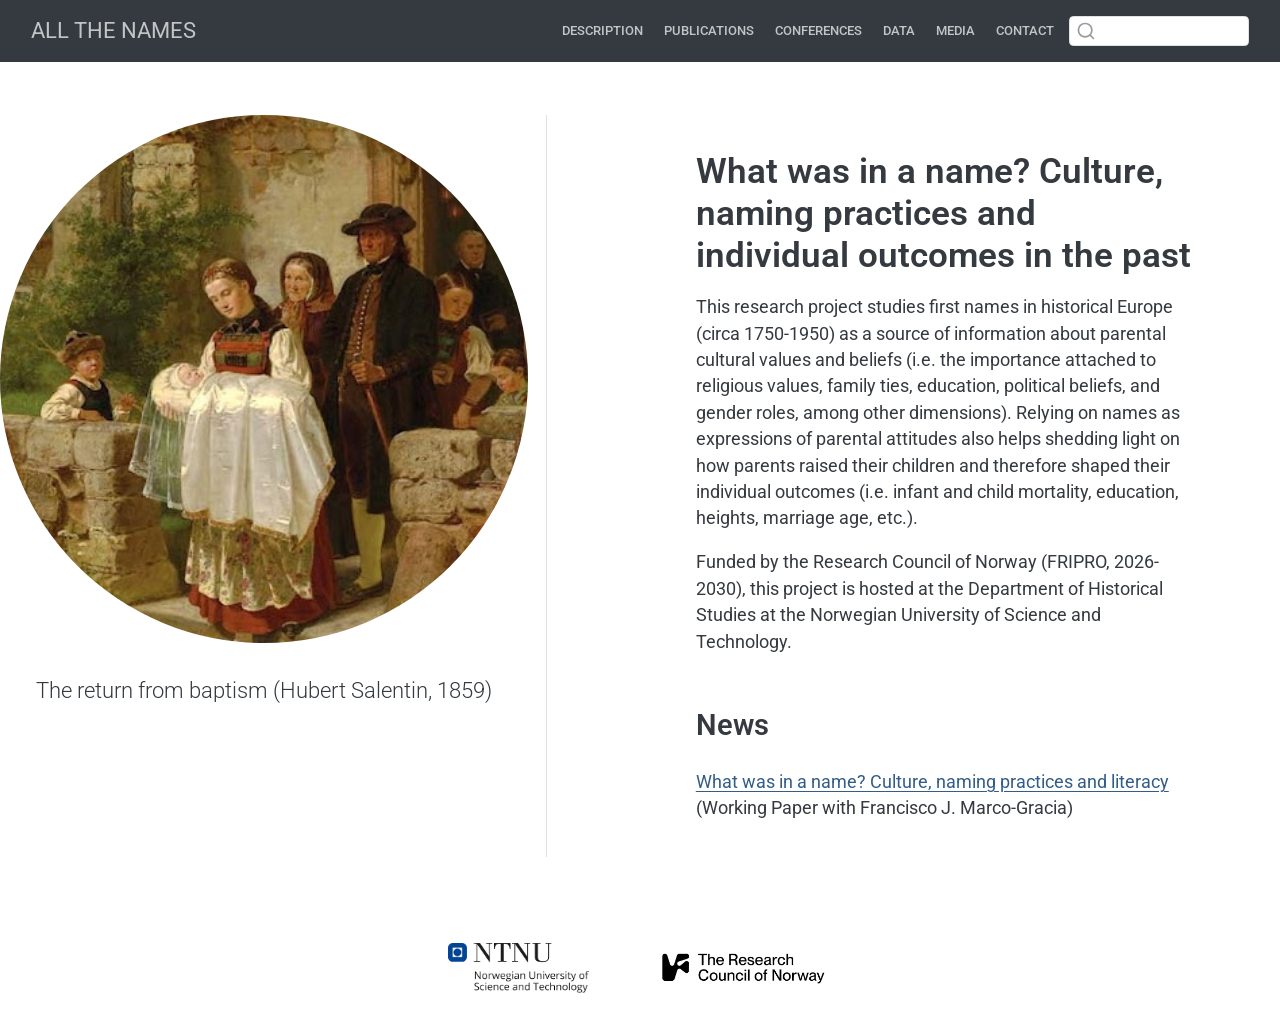
==== commit 6c7571c7: "Revision" ====
--- a/docs/index.html
+++ b/docs/index.html
@@ -2,13 +2,16 @@
 <html xmlns="http://www.w3.org/1999/xhtml" lang="en" xml:lang="en"><head>
 
 <meta charset="utf-8">
-<meta name="generator" content="quarto-1.8.25">
+<meta name="generator" content="quarto-1.9.37">
 
 <meta name="viewport" content="width=device-width, initial-scale=1.0, user-scalable=yes">
 
 
 <title>ALL THE NAMES</title>
 <style>
+/* Default styles provided by pandoc.
+** See https://pandoc.org/MANUAL.html#variables-for-html for config info.
+*/
 code{white-space: pre-wrap;}
 span.smallcaps{font-variant: small-caps;}
 div.columns{display: flex; gap: min(4vw, 1.5em);}
@@ -32,14 +35,13 @@
 <link href="./img/favicon_dark.png" rel="icon" type="image/png">
 <script src="site_libs/quarto-html/quarto.js" type="module"></script>
 <script src="site_libs/quarto-html/tabsets/tabsets.js" type="module"></script>
-<script src="site_libs/quarto-html/axe/axe-check.js" type="module"></script>
 <script src="site_libs/quarto-html/popper.min.js"></script>
 <script src="site_libs/quarto-html/tippy.umd.min.js"></script>
 <link href="site_libs/quarto-html/tippy.css" rel="stylesheet">
-<link href="site_libs/quarto-html/quarto-syntax-highlighting-7b89279ff1a6dce999919e0e67d4d9ec.css" rel="stylesheet" id="quarto-text-highlighting-styles">
+<link href="site_libs/quarto-html/quarto-syntax-highlighting-7f8f88aac4f3542376d5c11b86a4c14d.css" rel="stylesheet" id="quarto-text-highlighting-styles">
 <script src="site_libs/bootstrap/bootstrap.min.js"></script>
 <link href="site_libs/bootstrap/bootstrap-icons.css" rel="stylesheet">
-<link href="site_libs/bootstrap/bootstrap-bd9cffead55768ed5f82d4c067a8cb70.min.css" rel="stylesheet" append-hash="true" id="quarto-bootstrap" data-mode="light">
+<link href="site_libs/bootstrap/bootstrap-22d8186fbeea310447856937bac9daad.min.css" rel="stylesheet" append-hash="true" id="quarto-bootstrap" data-mode="light">
 <script id="quarto-search-options" type="application/json">{
   "location": "navbar",
   "copy-button": false,
@@ -78,8 +80,6 @@
     <nav class="navbar navbar-expand-lg " data-bs-theme="dark">
       <div class="navbar-container container-fluid">
       <div class="navbar-brand-container mx-auto">
-    <a href="./index.html" class="navbar-brand navbar-brand-logo">
-    </a>
     <a class="navbar-brand" href="./index.html">
     <span class="navbar-title">ALL THE NAMES</span>
     </a>
@@ -563,8 +563,8 @@
       &nbsp;
     </div>   
     <div class="nav-footer-center">
-<div style="text-align:center;">
-<p><img src="./img/ntnu-logo.png" height="50" style="margin-right:40px;"> <img src="./img/rcn-logo.png" height="50" style="margin-left:40px;"></p>
+<div style="display:flex; justify-content:center; align-items:center; gap:60px;">
+<img src="./img/ntnu-logo.png" height="50"><img src="./img/rcn-logo.png" height="50">
 </div>
 </div>
     <div class="nav-footer-right">
